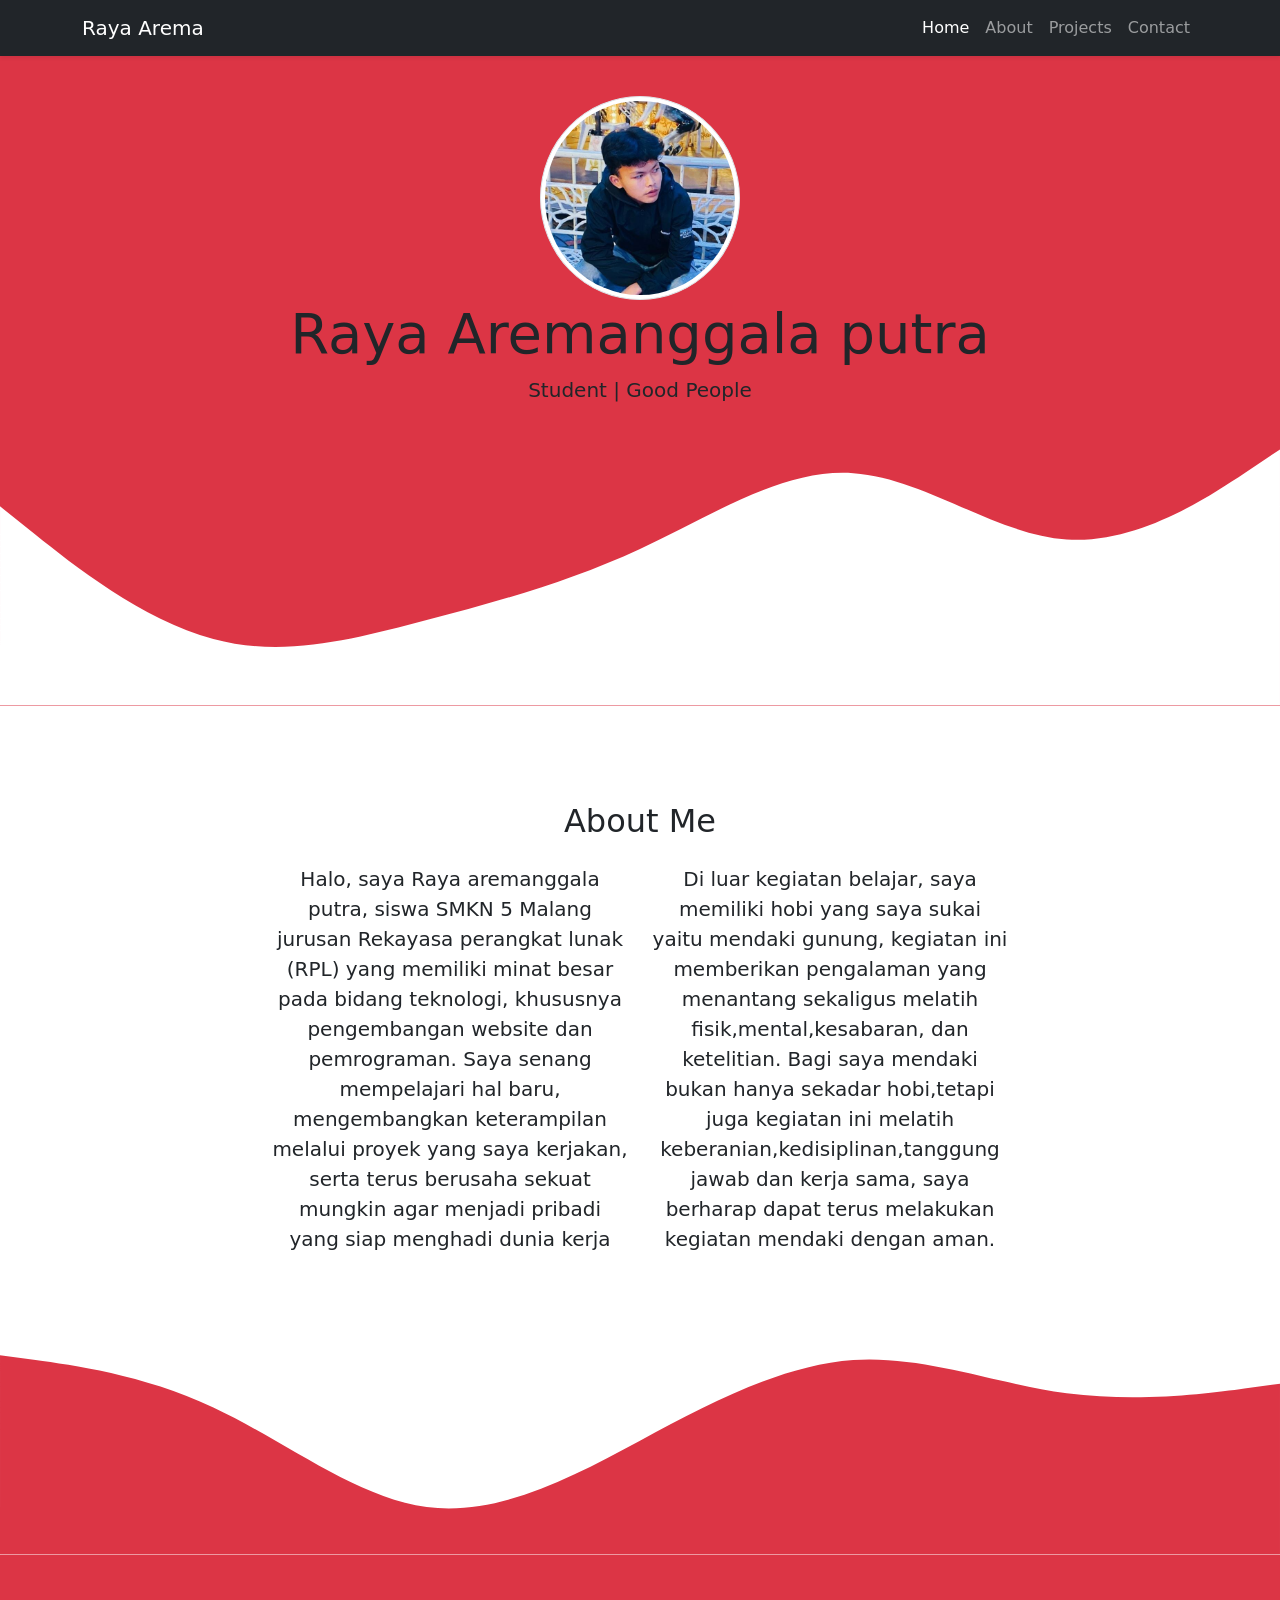
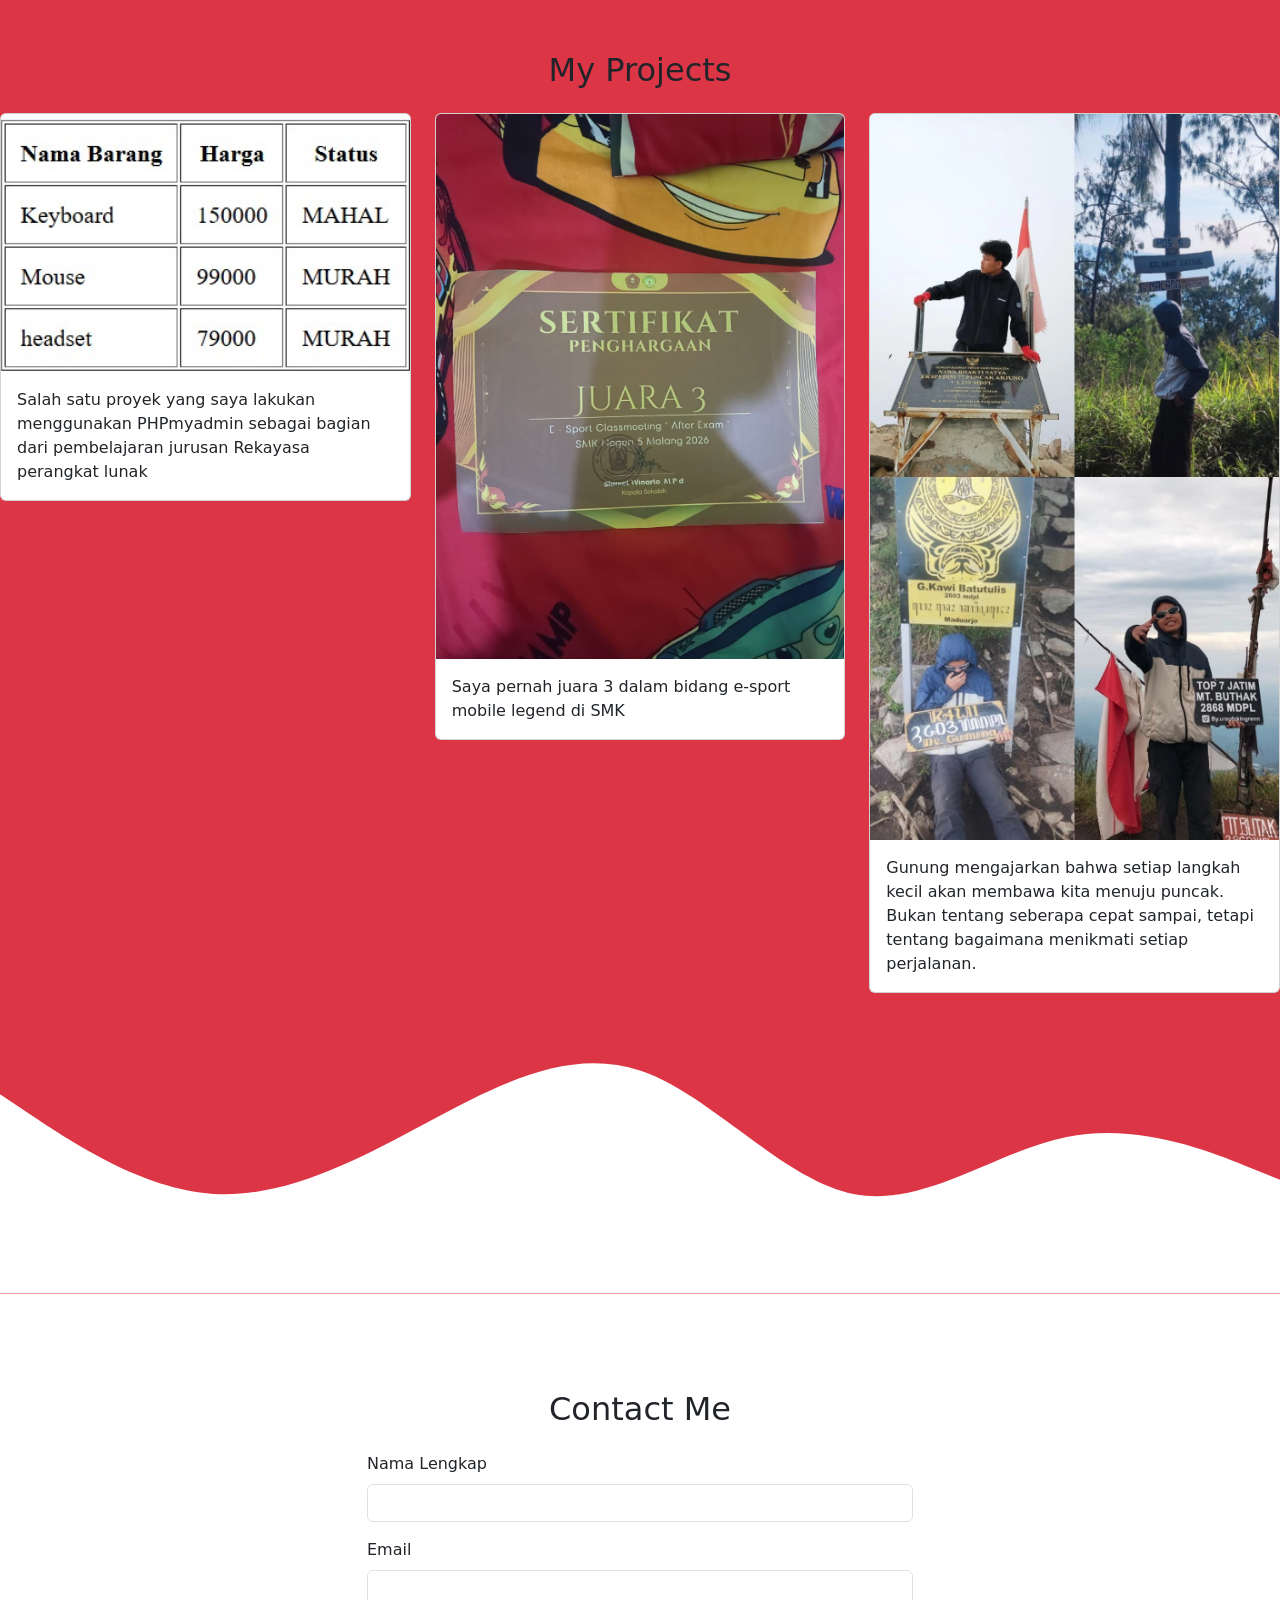
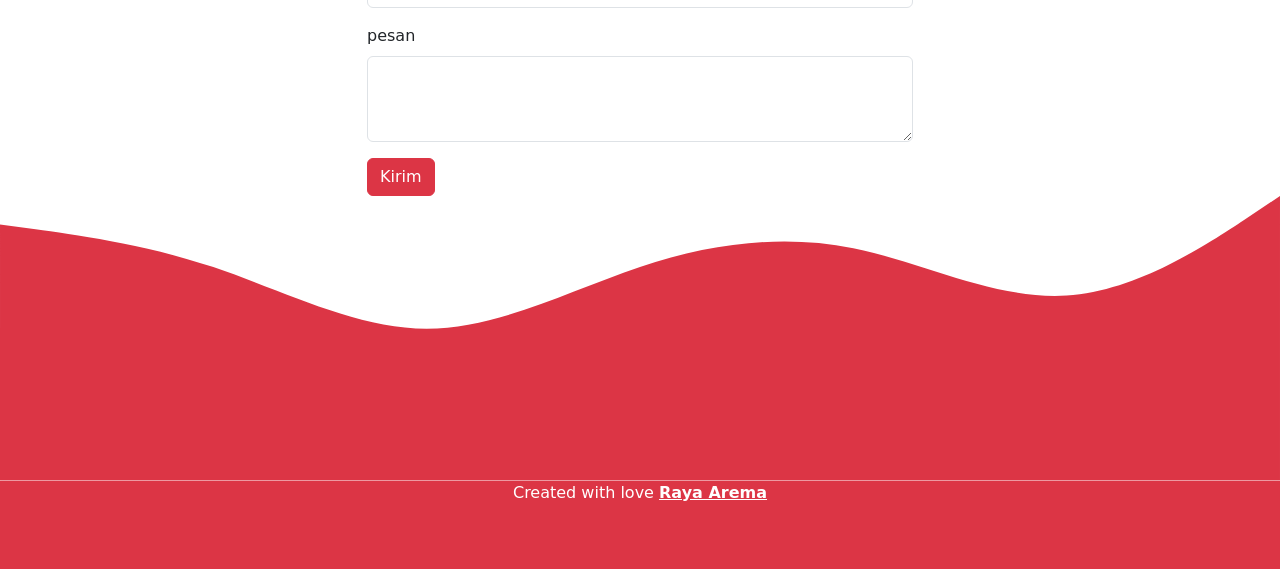
==== index.html @ 296f7854 "Rename cihuy.html to index.html" ====
<!doctype html>
<html lang="en">
  <head>
    <meta charset="utf-8" />
    <meta name="viewport" content="width=device-width, initial-scale=1" />
    <title>Portofolio | Raya Arema</title>
    <link
      href="https://cdn.jsdelivr.net/npm/bootstrap@5.3.8/dist/css/bootstrap.min.css"
      rel="stylesheet"
      integrity="sha384-sRIl4kxILFvY47J16cr9ZwB07vP4J8+LH7qKQnuqkuIAvNWLzeN8tE5YBujZqJLB"
      crossorigin="anonymous"
    />

    <!-- My CSS -->
     <link rel="stylesheet" href="arema.css">
  </head>
  <body id="home">
    <!-- Navbar -->
    <nav class="navbar navbar-expand-lg navbar-dark bg-dark shadow-sm fixed-top">
      <div class="container">
        <a class="navbar-brand" href="#">Raya Arema</a>
        <button
          class="navbar-toggler"
          type="button"
          data-bs-toggle="collapse"
          data-bs-target="#navbarNav"
          aria-controls="navbarNav"
          aria-expanded="false"
          aria-label="Toggle navigation"
        >
          <span class="navbar-toggler-icon"></span>
        </button>
        <div class="collapse navbar-collapse" id="navbarNav">
          <ul class="navbar-nav ms-auto">
            <li class="nav-item">
              <a class="nav-link active" aria-current="page" href="#home">Home</a>
            </li>
            <li class="nav-item">
              <a class="nav-link" href="#about">About</a>
            </li>
            <li class="nav-item">
              <a class="nav-link" href="#projects">Projects</a>
            </li>
            <li class="nav-item">
              <a class="nav-link" href="#contact">Contact</a>
            </li>
            </li>
          </ul>
        </div>
      </div>
    </nav>
    <!-- akhir navbar -->

    <!-- Jumbotron -->
     <section class="jumbotron text-center">
        <img src="img/ayar.jpeg" alt="Raya Arema" width="200" class="rounded-circle img-thumbnail" />
  <h1 class="display-4">Raya Aremanggala putra</h1>
  <p class="lead">Student | Good People</p>
 <svg xmlns="http://www.w3.org/2000/svg" viewBox="0 0 1440 320"><path fill="#ffff" fill-opacity="1" d="M0,96L40,128C80,160,160,224,240,245.3C320,267,400,245,480,224C560,203,640,181,720,144C800,107,880,53,960,58.7C1040,64,1120,128,1200,133.3C1280,139,1360,85,1400,58.7L1440,32L1440,320L1400,320C1360,320,1280,320,1200,320C1120,320,1040,320,960,320C880,320,800,320,720,320C640,320,560,320,480,320C400,320,320,320,240,320C160,320,80,320,40,320L0,320Z"></path></svg>
     </section>
     <!-- akhir Jumbotron -->

     <!-- About -->
      <section id="about">
        <div class="container">
          <div class="row text-center mb-3">
            <div class="col">
              <h2>About Me</h2>
            </div>
          </div>
          <div class="row justify-content-center fs-5 text-center">
            <div class="col-md-4">
              <p>Halo, saya Raya aremanggala putra, siswa SMKN 5 Malang jurusan Rekayasa perangkat lunak (RPL) yang memiliki minat besar pada bidang teknologi, khususnya pengembangan website dan pemrograman. Saya senang mempelajari hal baru, mengembangkan keterampilan melalui proyek yang saya kerjakan, serta terus berusaha sekuat mungkin agar menjadi pribadi yang siap menghadi dunia kerja</p>
            </div>
            <div class="col-md-4">
              <p>Di luar kegiatan belajar, saya memiliki hobi yang saya sukai yaitu mendaki gunung, kegiatan ini memberikan pengalaman yang menantang sekaligus melatih fisik,mental,kesabaran, dan ketelitian. Bagi saya mendaki bukan hanya sekadar hobi,tetapi juga kegiatan ini melatih keberanian,kedisiplinan,tanggung jawab dan kerja sama, saya berharap dapat terus melakukan kegiatan mendaki dengan aman.</p>
          </div>
        </div>
      </div>
    <svg xmlns="http://www.w3.org/2000/svg" viewBox="0 0 1440 320"><path fill="#dc3545" fill-opacity="1" d="M0,96L40,101.3C80,107,160,117,240,154.7C320,192,400,256,480,266.7C560,277,640,235,720,192C800,149,880,107,960,101.3C1040,96,1120,128,1200,138.7C1280,149,1360,139,1400,133.3L1440,128L1440,320L1400,320C1360,320,1280,320,1200,320C1120,320,1040,320,960,320C880,320,800,320,720,320C640,320,560,320,480,320C400,320,320,320,240,320C160,320,80,320,40,320L0,320Z"></path></svg>
      </section>
      <!-- Akhir About -->

       <!--Project-->
       <section id="projects">
        <div class="class">
          <div class="row text-center mb-3">
            <div class="col">
              <h2>My Projects</h2>
            </div>
          </div>
          <div class="row  justify-content-center">
            <div class="col-md-4 mb-3">
              <div class="card">
  <img src="pproject/projek.jpeg" class="card-img-top" alt="Project 1">
  <div class="card-body">
    <p class="card-text">Salah satu proyek yang saya lakukan menggunakan PHPmyadmin sebagai bagian dari pembelajaran jurusan Rekayasa perangkat lunak</p>
  </div>
</div>
            </div>
            <div class="col-md-4 mb-3">
              <div class="card">
  <img src="pproject/sertifikatML.jpeg" class="card-img-top" alt="Project 2">
  <div class="card-body">
    <p class="card-text">Saya pernah juara 3 dalam bidang e-sport mobile legend di SMK</p>
  </div>
</div>
            </div>
            <div class="col-md-4 mb-3">
              <div class="card">
  <img src="pproject/gunung.jpeg" class="card-img-top" alt="Project 3">
  <div class="card-body">
    <p class="card-text">Gunung mengajarkan bahwa setiap langkah kecil akan membawa kita menuju puncak. Bukan tentang seberapa cepat sampai, tetapi tentang bagaimana menikmati setiap perjalanan.</p>
  </div>
  </div>
  </div>
            </div>
          </div>
        </div>
        <svg xmlns="http://www.w3.org/2000/svg" viewBox="0 0 1440 320"><path fill="#ffffff" fill-opacity="1" d="M0,96L40,122.7C80,149,160,203,240,208C320,213,400,171,480,128C560,85,640,43,720,69.3C800,96,880,192,960,208C1040,224,1120,160,1200,144C1280,128,1360,160,1400,176L1440,192L1440,320L1400,320C1360,320,1280,320,1200,320C1120,320,1040,320,960,320C880,320,800,320,720,320C640,320,560,320,480,320C400,320,320,320,240,320C160,320,80,320,40,320L0,320Z"></path></svg>
       </section>
       <!-- Akhir Project-->

       <!-- Contact -->
        <section id="contact">
          <div class="container">
            <div class="row text-center mb-3">
              <div class="col">
                <h2>Contact Me</h2>
              </div>
            </div>
            <div class="row justify-content-center">
              <div class="col-md-6">
                <form>
  <div class="mb-3">
    <label for="name" class="form-label">Nama Lengkap</label>
    <input type="text" class="form-control" id="name" aria-describedby="name">
  </div>
  <div class="mb-3">
    <label for="email" class="form-label">Email</label>
    <input type="email" class="form-control" id="email" aria-describedby="email">
  </div>
  <div class="mb-3">
  <label for="pesan" class="form-label">pesan</label>
  <textarea class="form-control" id="pesan" rows="3"></textarea>
</div>
  <button type="submit" class="btn btn-danger">Kirim</button>
</form>
              </div>
            </div>
          </div>
         <svg xmlns="http://www.w3.org/2000/svg" viewBox="0 0 1440 320"><path fill="#dc3545" fill-opacity="1" d="M0,32L40,37.3C80,43,160,53,240,80C320,107,400,149,480,149.3C560,149,640,107,720,80C800,53,880,43,960,58.7C1040,75,1120,117,1200,112C1280,107,1360,53,1400,26.7L1440,0L1440,320L1400,320C1360,320,1280,320,1200,320C1120,320,1040,320,960,320C880,320,800,320,720,320C640,320,560,320,480,320C400,320,320,320,240,320C160,320,80,320,40,320L0,320Z"></path></svg>
        </section>
        <!-- Akhir Contact -->

        <!-- Footer -->
         <footer class="bg-danger text-white text-center pb-5">
          <p>Created with love <a href="https://www.instagram.com/_rayaaaaaja?igsh=MWhsYWZudHhsNG51MQ==" class="text-white fw-bold">Raya Arema</a></p>
         </footer>
        <!-- Akhir Footer -->
    <script>
      src="https://cdn.jsdelivr.net/npm/bootstrap@5.3.8/dist/js/bootstrap.bundle.min.js"
      integrity="sha384-FKyoEForCGlyvwx9Hj09JcYn3nv7wiPVlz7YYwJrWVcXK/BmnVDxM+D2scQbITxI"
      crossorigin="anonymous"
    </script>
  </body>
</html>
---- arema.css ----
.jumbotron {
  padding-top: 6rem;
  background-color: #dc3545;
}

#projects {
  background-color: #dc3545;
}

section {
  padding-top: 6rem;
}
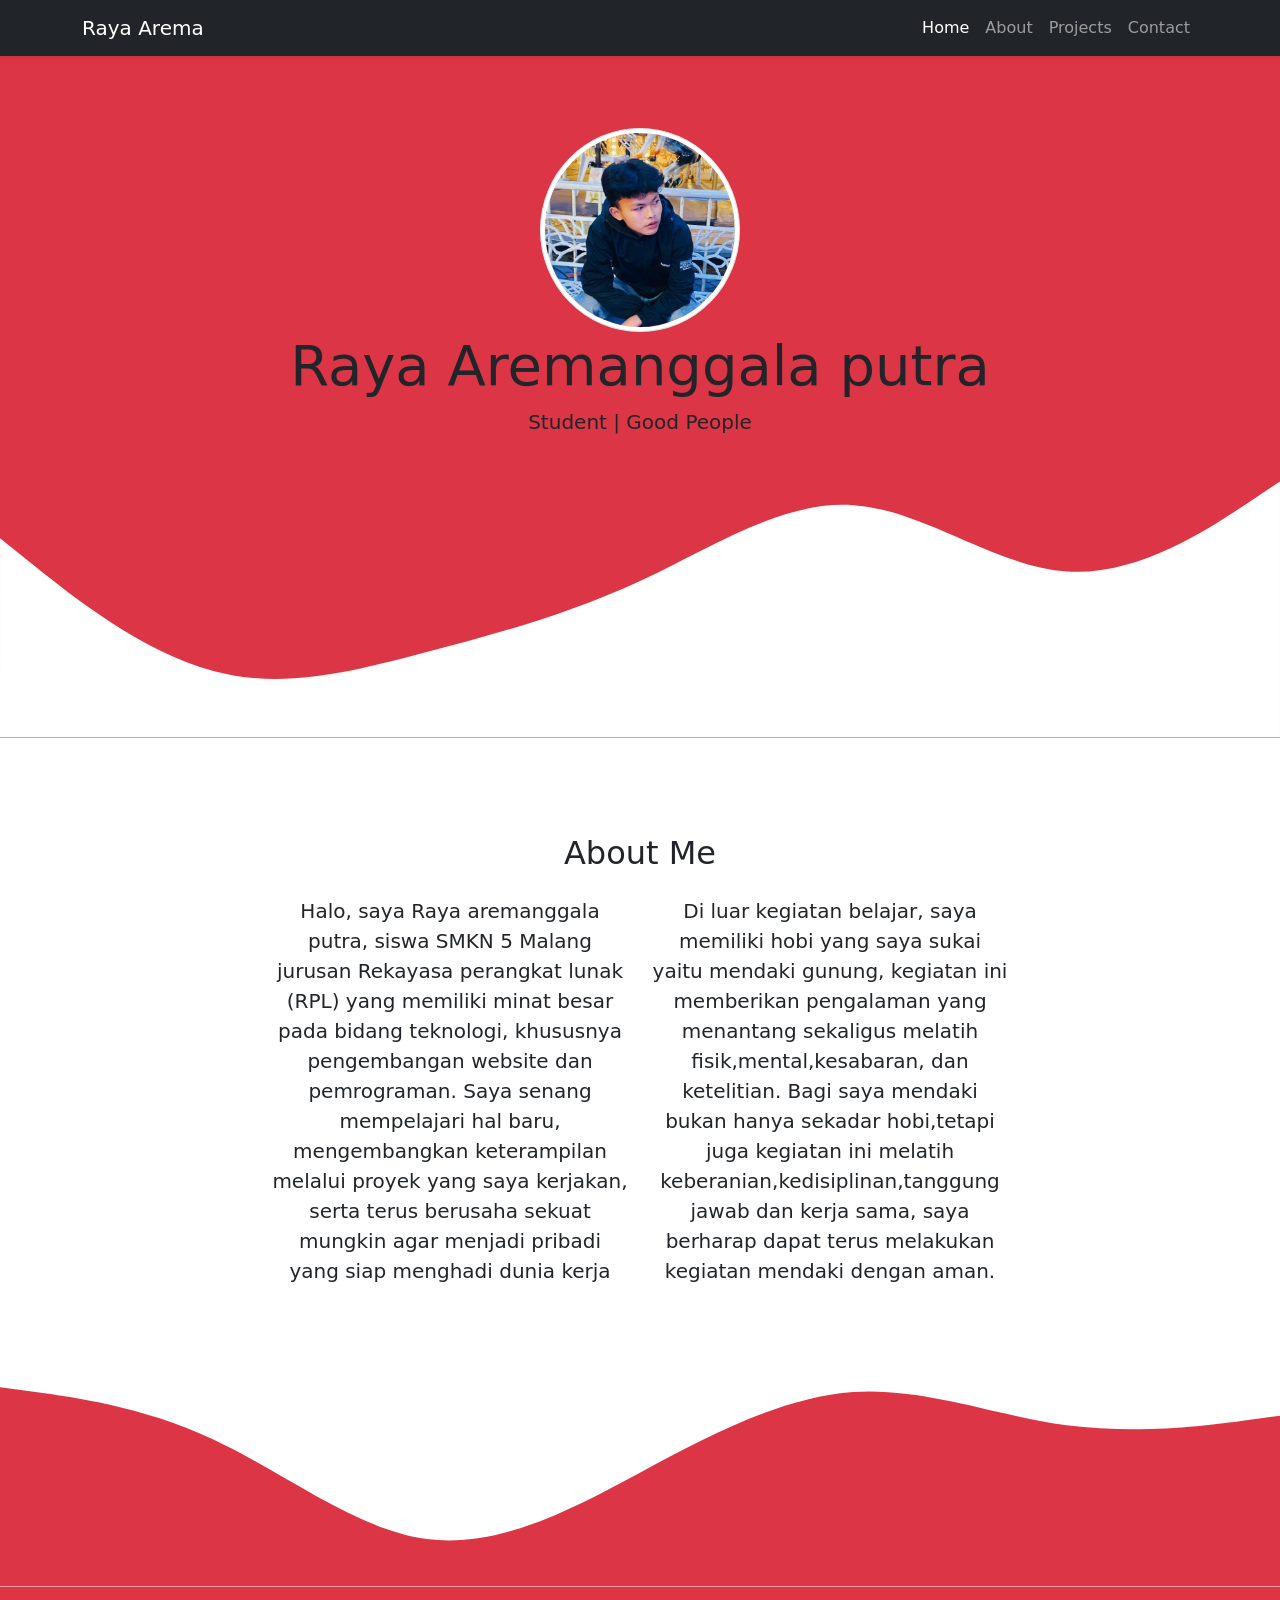
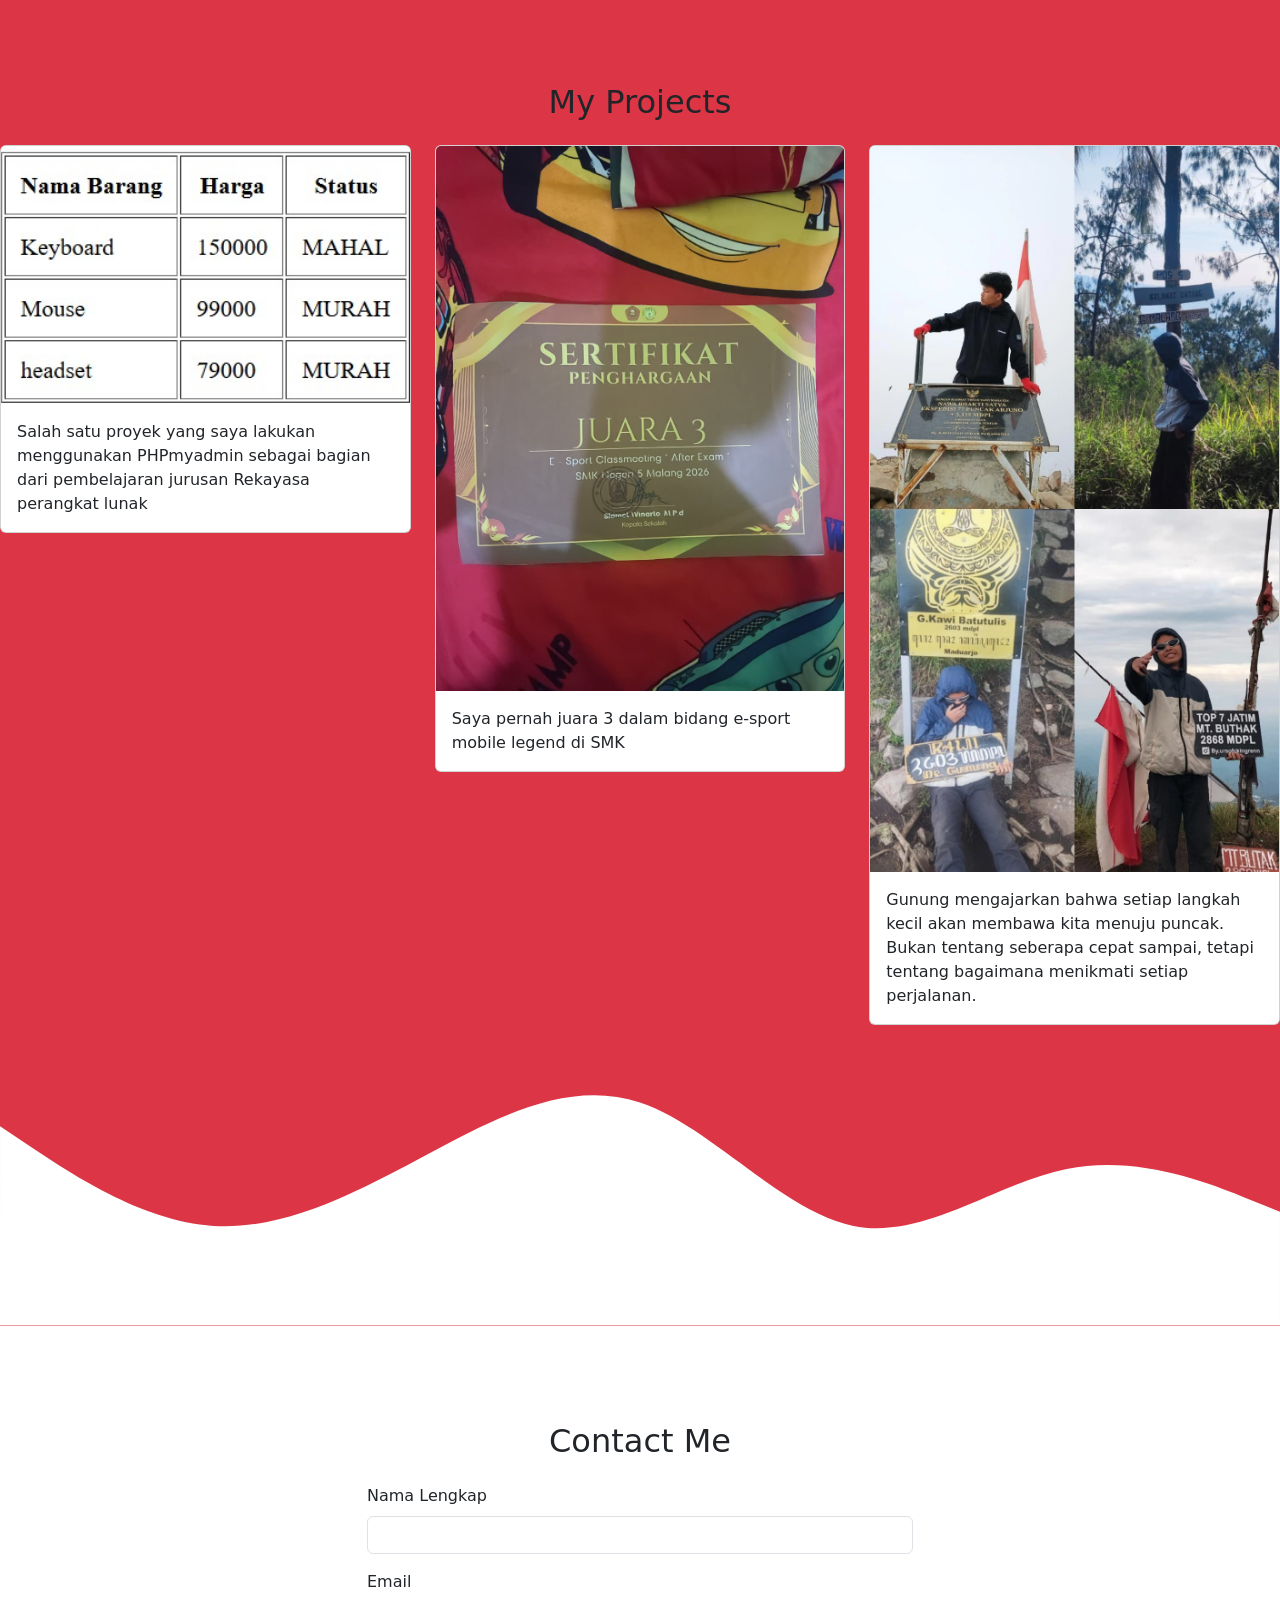
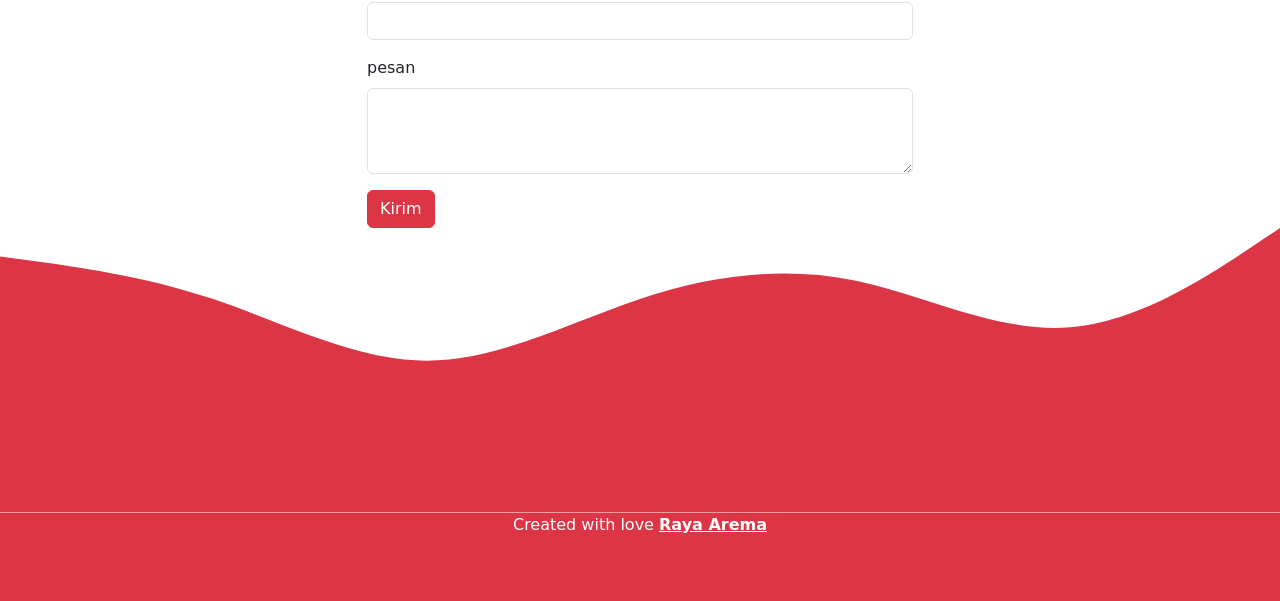
==== commit 49316058: "mengubah titik tiga agar bisa di klik" ====
--- a/index.html
+++ b/index.html
@@ -14,6 +14,7 @@
     <!-- My CSS -->
      <link rel="stylesheet" href="arema.css">
   </head>
+  <script src="https://cdn.jsdelivr.net/npm/bootstrap@5.3.7/dist/js/bootstrap.bundle.min.js"></script>
   <body id="home">
     <!-- Navbar -->
     <nav class="navbar navbar-expand-lg navbar-dark bg-dark shadow-sm fixed-top">
@@ -164,4 +165,4 @@
       crossorigin="anonymous"
     </script>
   </body>
-</html>
+</html>
--- a/arema.css
+++ b/arema.css
@@ -1,5 +1,5 @@
 .jumbotron {
-  padding-top: 6rem;
+  padding-top: 8rem;
   background-color: #dc3545;
 }
 
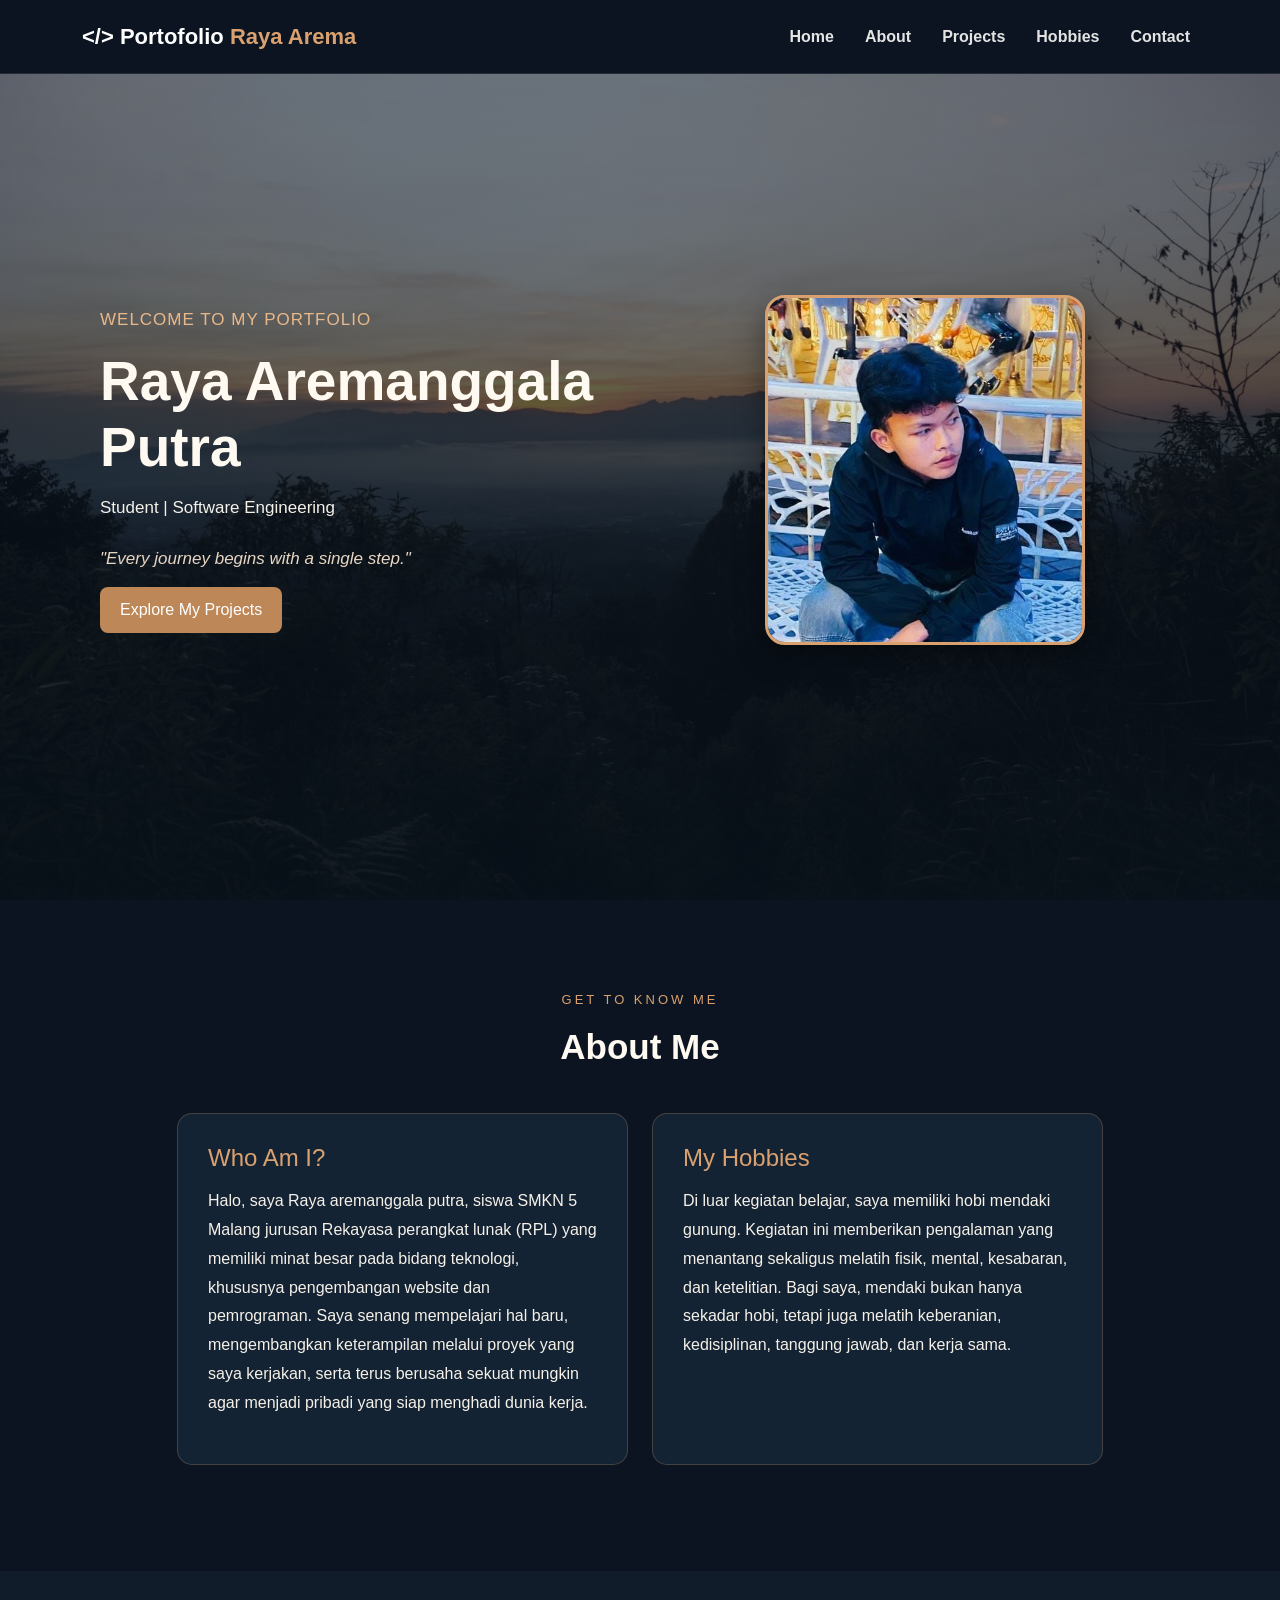
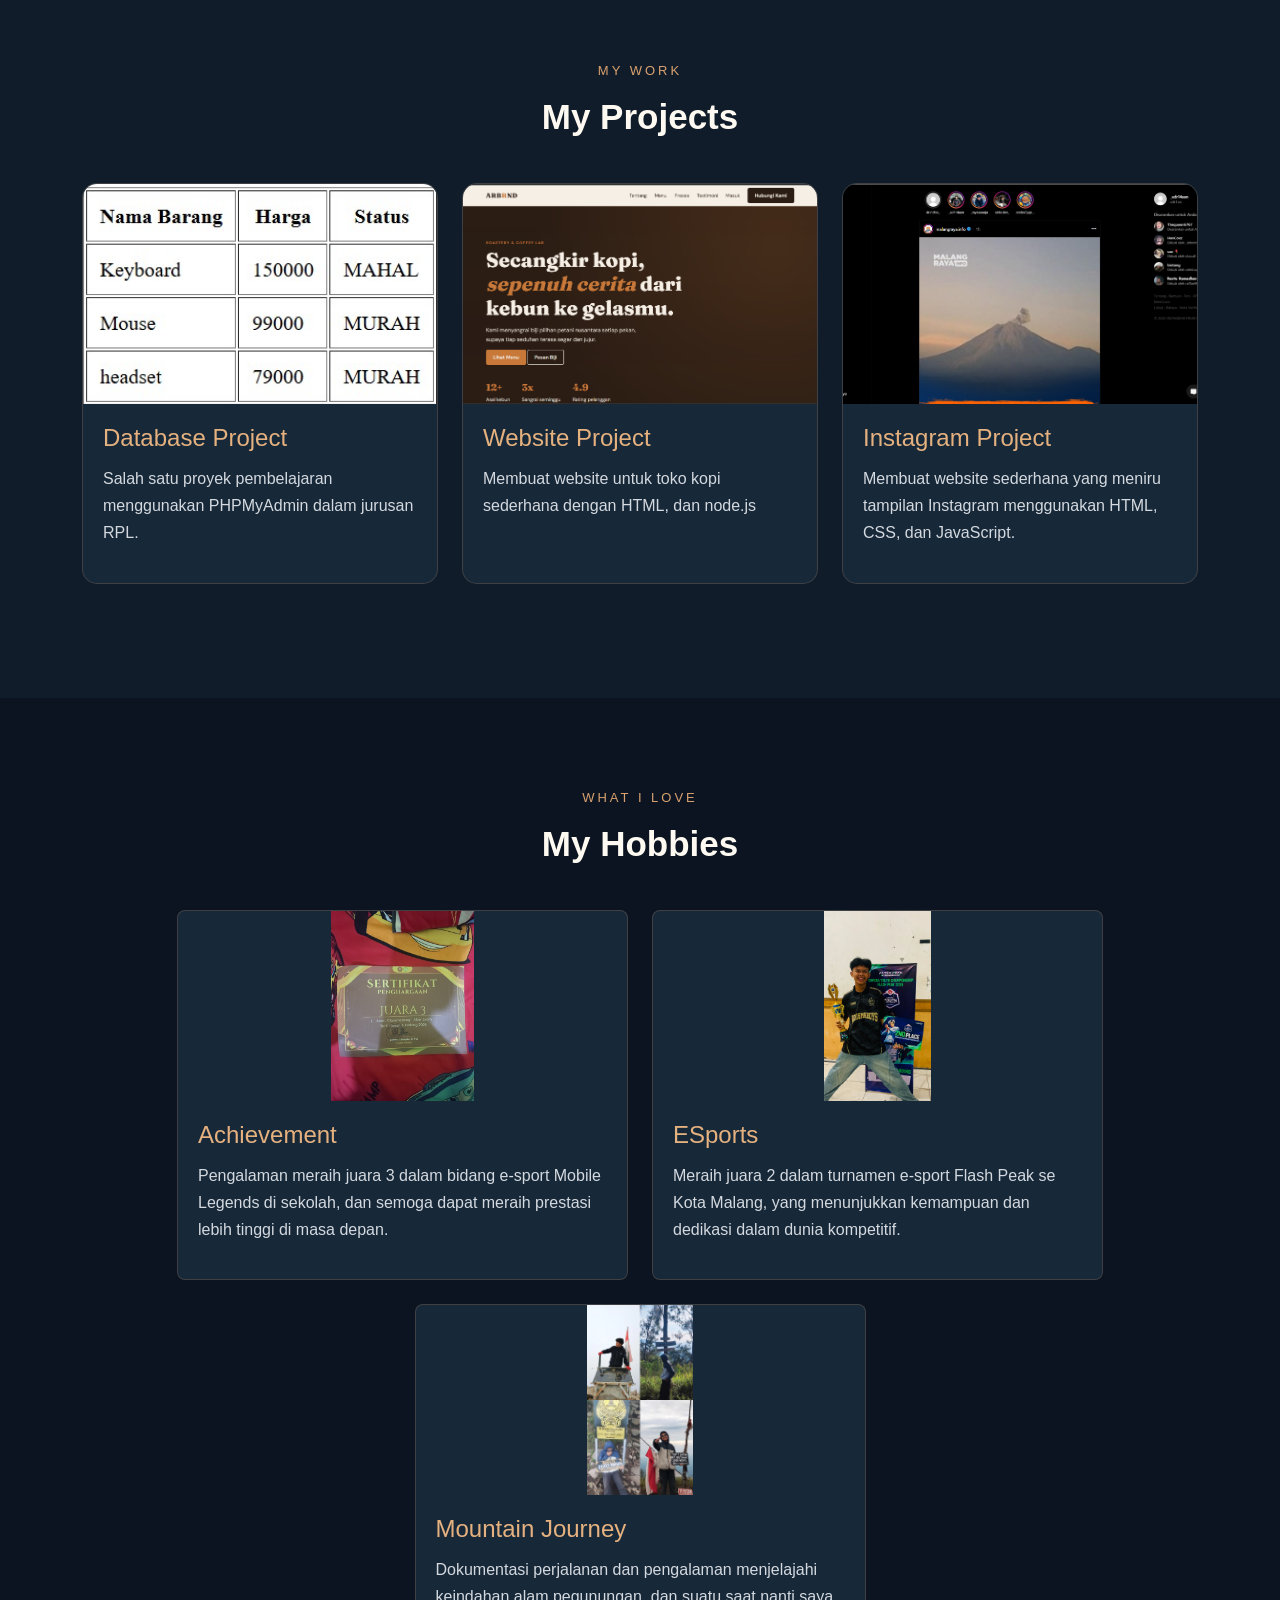
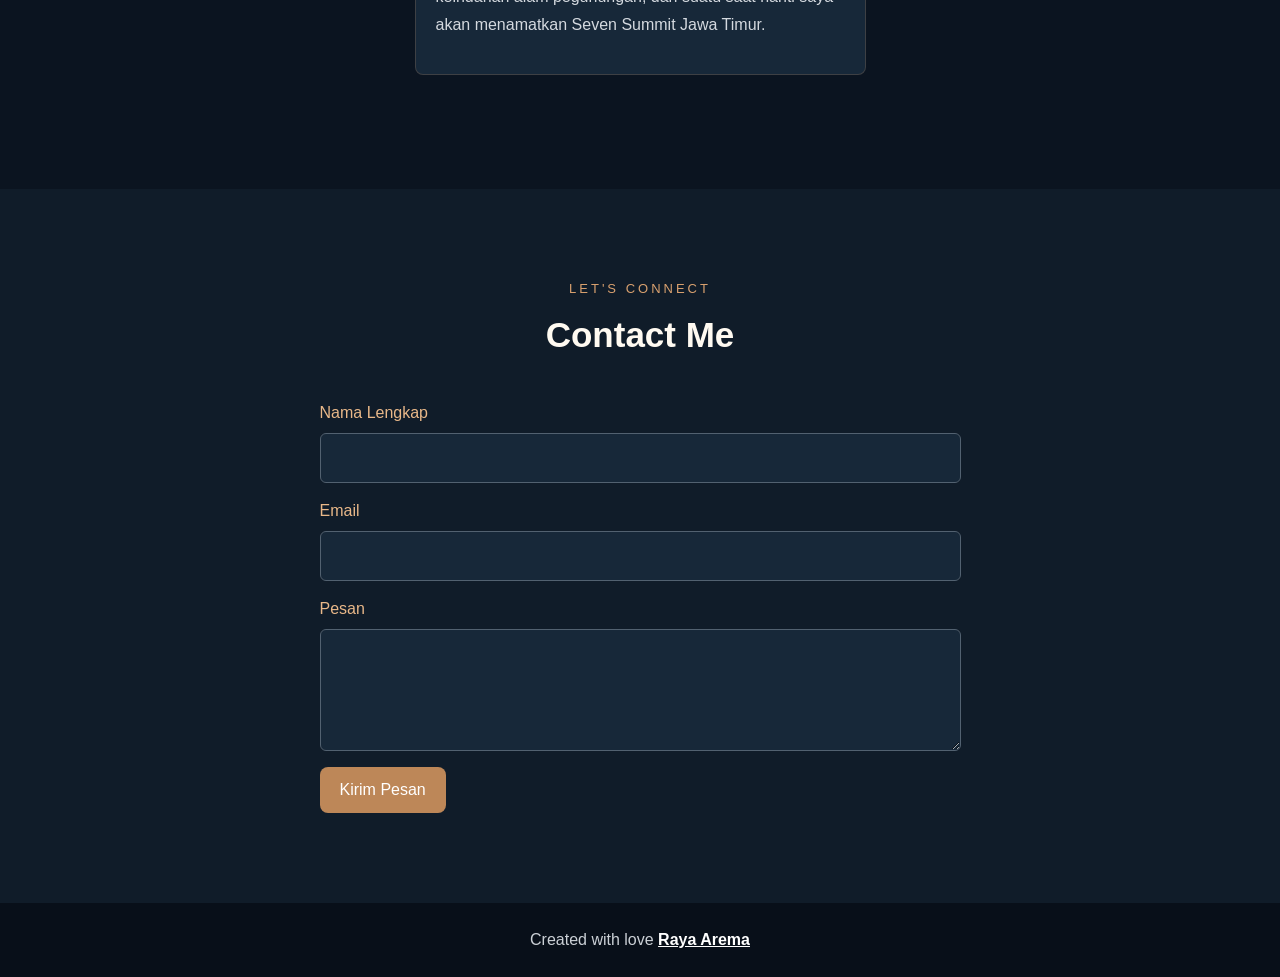
==== commit e47fa23f: "mengubah html dan css" ====
--- a/index.html
+++ b/index.html
@@ -1,41 +1,40 @@
 <!doctype html>
-<html lang="en">
+<html lang="id">
   <head>
-    <meta charset="utf-8" />
-    <meta name="viewport" content="width=device-width, initial-scale=1" />
+    <meta charset="UTF-8" />
+    <meta name="viewport" content="width=device-width, initial-scale=1.0" />
     <title>Portofolio | Raya Arema</title>
+
+    <!-- Bootstrap -->
     <link
       href="https://cdn.jsdelivr.net/npm/bootstrap@5.3.8/dist/css/bootstrap.min.css"
       rel="stylesheet"
-      integrity="sha384-sRIl4kxILFvY47J16cr9ZwB07vP4J8+LH7qKQnuqkuIAvNWLzeN8tE5YBujZqJLB"
-      crossorigin="anonymous"
     />
 
-    <!-- My CSS -->
-     <link rel="stylesheet" href="arema.css">
+    <!-- CSS sendiri -->
+    <link rel="stylesheet" href="arema.css" />
   </head>
-  <script src="https://cdn.jsdelivr.net/npm/bootstrap@5.3.7/dist/js/bootstrap.bundle.min.js"></script>
-  <body id="home">
-    <!-- Navbar -->
-    <nav class="navbar navbar-expand-lg navbar-dark bg-dark shadow-sm fixed-top">
-      <div class="container">
-        <a class="navbar-brand" href="#">Raya Arema</a>
+
+  <body>
+    <!-- NAVBAR -->
+    <nav class="navbar navbar-expand-lg navbar-dark fixed-top">
+      <div class="container">
+        <a class="navbar-brand fw-bold" href="#home">
+          &lt;/&gt; Portofolio <span>Raya Arema</span>
+        </a>
+
         <button
           class="navbar-toggler"
           type="button"
           data-bs-toggle="collapse"
           data-bs-target="#navbarNav"
-          aria-controls="navbarNav"
-          aria-expanded="false"
-          aria-label="Toggle navigation"
         >
           <span class="navbar-toggler-icon"></span>
         </button>
+
         <div class="collapse navbar-collapse" id="navbarNav">
           <ul class="navbar-nav ms-auto">
-            <li class="nav-item">
-              <a class="nav-link active" aria-current="page" href="#home">Home</a>
-            </li>
+            <li class="nav-item"><a class="nav-link" href="#home">Home</a></li>
             <li class="nav-item">
               <a class="nav-link" href="#about">About</a>
             </li>
@@ -43,126 +42,287 @@
               <a class="nav-link" href="#projects">Projects</a>
             </li>
             <li class="nav-item">
+              <a class="nav-link" href="#hobbies">Hobbies</a>
+            </li>
+            <li class="nav-item">
               <a class="nav-link" href="#contact">Contact</a>
             </li>
-            </li>
           </ul>
         </div>
       </div>
     </nav>
-    <!-- akhir navbar -->
-
-    <!-- Jumbotron -->
-     <section class="jumbotron text-center">
-        <img src="img/ayar.jpeg" alt="Raya Arema" width="200" class="rounded-circle img-thumbnail" />
-  <h1 class="display-4">Raya Aremanggala putra</h1>
-  <p class="lead">Student | Good People</p>
- <svg xmlns="http://www.w3.org/2000/svg" viewBox="0 0 1440 320"><path fill="#ffff" fill-opacity="1" d="M0,96L40,128C80,160,160,224,240,245.3C320,267,400,245,480,224C560,203,640,181,720,144C800,107,880,53,960,58.7C1040,64,1120,128,1200,133.3C1280,139,1360,85,1400,58.7L1440,32L1440,320L1400,320C1360,320,1280,320,1200,320C1120,320,1040,320,960,320C880,320,800,320,720,320C640,320,560,320,480,320C400,320,320,320,240,320C160,320,80,320,40,320L0,320Z"></path></svg>
-     </section>
-     <!-- akhir Jumbotron -->
-
-     <!-- About -->
-      <section id="about">
-        <div class="container">
-          <div class="row text-center mb-3">
-            <div class="col">
-              <h2>About Me</h2>
-            </div>
-          </div>
-          <div class="row justify-content-center fs-5 text-center">
-            <div class="col-md-4">
-              <p>Halo, saya Raya aremanggala putra, siswa SMKN 5 Malang jurusan Rekayasa perangkat lunak (RPL) yang memiliki minat besar pada bidang teknologi, khususnya pengembangan website dan pemrograman. Saya senang mempelajari hal baru, mengembangkan keterampilan melalui proyek yang saya kerjakan, serta terus berusaha sekuat mungkin agar menjadi pribadi yang siap menghadi dunia kerja</p>
-            </div>
-            <div class="col-md-4">
-              <p>Di luar kegiatan belajar, saya memiliki hobi yang saya sukai yaitu mendaki gunung, kegiatan ini memberikan pengalaman yang menantang sekaligus melatih fisik,mental,kesabaran, dan ketelitian. Bagi saya mendaki bukan hanya sekadar hobi,tetapi juga kegiatan ini melatih keberanian,kedisiplinan,tanggung jawab dan kerja sama, saya berharap dapat terus melakukan kegiatan mendaki dengan aman.</p>
-          </div>
-        </div>
-      </div>
-    <svg xmlns="http://www.w3.org/2000/svg" viewBox="0 0 1440 320"><path fill="#dc3545" fill-opacity="1" d="M0,96L40,101.3C80,107,160,117,240,154.7C320,192,400,256,480,266.7C560,277,640,235,720,192C800,149,880,107,960,101.3C1040,96,1120,128,1200,138.7C1280,149,1360,139,1400,133.3L1440,128L1440,320L1400,320C1360,320,1280,320,1200,320C1120,320,1040,320,960,320C880,320,800,320,720,320C640,320,560,320,480,320C400,320,320,320,240,320C160,320,80,320,40,320L0,320Z"></path></svg>
-      </section>
-      <!-- Akhir About -->
-
-       <!--Project-->
-       <section id="projects">
-        <div class="class">
-          <div class="row text-center mb-3">
-            <div class="col">
-              <h2>My Projects</h2>
-            </div>
-          </div>
-          <div class="row  justify-content-center">
-            <div class="col-md-4 mb-3">
-              <div class="card">
-  <img src="pproject/projek.jpeg" class="card-img-top" alt="Project 1">
-  <div class="card-body">
-    <p class="card-text">Salah satu proyek yang saya lakukan menggunakan PHPmyadmin sebagai bagian dari pembelajaran jurusan Rekayasa perangkat lunak</p>
-  </div>
-</div>
-            </div>
-            <div class="col-md-4 mb-3">
-              <div class="card">
-  <img src="pproject/sertifikatML.jpeg" class="card-img-top" alt="Project 2">
-  <div class="card-body">
-    <p class="card-text">Saya pernah juara 3 dalam bidang e-sport mobile legend di SMK</p>
-  </div>
-</div>
-            </div>
-            <div class="col-md-4 mb-3">
-              <div class="card">
-  <img src="pproject/gunung.jpeg" class="card-img-top" alt="Project 3">
-  <div class="card-body">
-    <p class="card-text">Gunung mengajarkan bahwa setiap langkah kecil akan membawa kita menuju puncak. Bukan tentang seberapa cepat sampai, tetapi tentang bagaimana menikmati setiap perjalanan.</p>
-  </div>
-  </div>
-  </div>
-            </div>
-          </div>
-        </div>
-        <svg xmlns="http://www.w3.org/2000/svg" viewBox="0 0 1440 320"><path fill="#ffffff" fill-opacity="1" d="M0,96L40,122.7C80,149,160,203,240,208C320,213,400,171,480,128C560,85,640,43,720,69.3C800,96,880,192,960,208C1040,224,1120,160,1200,144C1280,128,1360,160,1400,176L1440,192L1440,320L1400,320C1360,320,1280,320,1200,320C1120,320,1040,320,960,320C880,320,800,320,720,320C640,320,560,320,480,320C400,320,320,320,240,320C160,320,80,320,40,320L0,320Z"></path></svg>
-       </section>
-       <!-- Akhir Project-->
-
-       <!-- Contact -->
-        <section id="contact">
-          <div class="container">
-            <div class="row text-center mb-3">
-              <div class="col">
-                <h2>Contact Me</h2>
-              </div>
-            </div>
-            <div class="row justify-content-center">
-              <div class="col-md-6">
-                <form>
-  <div class="mb-3">
-    <label for="name" class="form-label">Nama Lengkap</label>
-    <input type="text" class="form-control" id="name" aria-describedby="name">
-  </div>
-  <div class="mb-3">
-    <label for="email" class="form-label">Email</label>
-    <input type="email" class="form-control" id="email" aria-describedby="email">
-  </div>
-  <div class="mb-3">
-  <label for="pesan" class="form-label">pesan</label>
-  <textarea class="form-control" id="pesan" rows="3"></textarea>
-</div>
-  <button type="submit" class="btn btn-danger">Kirim</button>
-</form>
-              </div>
-            </div>
-          </div>
-         <svg xmlns="http://www.w3.org/2000/svg" viewBox="0 0 1440 320"><path fill="#dc3545" fill-opacity="1" d="M0,32L40,37.3C80,43,160,53,240,80C320,107,400,149,480,149.3C560,149,640,107,720,80C800,53,880,43,960,58.7C1040,75,1120,117,1200,112C1280,107,1360,53,1400,26.7L1440,0L1440,320L1400,320C1360,320,1280,320,1200,320C1120,320,1040,320,960,320C880,320,800,320,720,320C640,320,560,320,480,320C400,320,320,320,240,320C160,320,80,320,40,320L0,320Z"></path></svg>
-        </section>
-        <!-- Akhir Contact -->
-
-        <!-- Footer -->
-         <footer class="bg-danger text-white text-center pb-5">
-          <p>Created with love <a href="https://www.instagram.com/_rayaaaaaja?igsh=MWhsYWZudHhsNG51MQ==" class="text-white fw-bold">Raya Arema</a></p>
-         </footer>
-        <!-- Akhir Footer -->
+
+    <!-- HOME -->
+    <section id="home" class="hero-section">
+      <div class="container">
+        <div class="row align-items-center">
+          <div class="col-lg-6 hero-content order-2 order-lg-1">
+            <p class="welcome">WELCOME TO MY PORTFOLIO</p>
+
+            <h1>Raya Aremanggala Putra</h1>
+
+            <p>Student | Software Engineering</p>
+
+            <p class="quote">"Every journey begins with a single step."</p>
+
+            <a href="#projects" class="btn btn-explore">
+              Explore My Projects
+            </a>
+          </div>
+
+          <div class="col-lg-6 hero-photo order-1 order-lg-2">
+            <img src="img/ayar.jpeg" alt="Foto Raya" />
+          </div>
+        </div>
+      </div>
+    </section>
+
+    <!-- ABOUT ME -->
+    <section id="about" class="section-area">
+      <div class="container">
+        <div class="section-title">
+          <p>GET TO KNOW ME</p>
+          <h2>About Me</h2>
+        </div>
+
+        <div class="row justify-content-center">
+          <div class="col-md-5 mb-3">
+            <div class="info-card">
+              <h4>Who Am I?</h4>
+              <p>
+                Halo, saya Raya aremanggala putra, siswa SMKN 5 Malang jurusan
+                Rekayasa perangkat lunak (RPL) yang memiliki minat besar pada
+                bidang teknologi, khususnya pengembangan website dan
+                pemrograman. Saya senang mempelajari hal baru, mengembangkan
+                keterampilan melalui proyek yang saya kerjakan, serta terus
+                berusaha sekuat mungkin agar menjadi pribadi yang siap menghadi
+                dunia kerja.
+              </p>
+            </div>
+          </div>
+
+          <div class="col-md-5 mb-3">
+            <div class="info-card">
+              <h4>My Hobbies</h4>
+              <p>
+                Di luar kegiatan belajar, saya memiliki hobi mendaki gunung.
+                Kegiatan ini memberikan pengalaman yang menantang sekaligus
+                melatih fisik, mental, kesabaran, dan ketelitian. Bagi saya,
+                mendaki bukan hanya sekadar hobi, tetapi juga melatih
+                keberanian, kedisiplinan, tanggung jawab, dan kerja sama.
+              </p>
+            </div>
+          </div>
+        </div>
+      </div>
+    </section>
+
+    <!-- PROJECTS -->
+    <section id="projects" class="section-area">
+      <div class="container">
+        <div class="section-title">
+          <p>MY WORK</p>
+          <h2>My Projects</h2>
+        </div>
+
+        <div class="row justify-content-center">
+          <div class="col-md-4 mb-4">
+            <div class="project-card">
+              <img src="pproject/projek.jpeg" alt="Project PHP" />
+              <div class="card-content">
+                <h4>Database Project</h4>
+                <p>
+                  Salah satu proyek pembelajaran menggunakan PHPMyAdmin dalam
+                  jurusan RPL.
+                </p>
+              </div>
+            </div>
+          </div>
+
+          <div class="col-md-4 mb-4">
+            <div class="project-card">
+              <img src="img/webkopi.png" alt="Project Web" />
+              <div class="card-content">
+                <h4>Website Project</h4>
+                <p>
+                 Membuat website untuk toko kopi sederhana dengan HTML, dan node.js
+                </p>
+              </div>
+            </div>
+          </div>
+
+          <div class="col-md-4 mb-4">
+            <div class="project-card">
+              <img src="img/instagram.png" alt="Project Instagram" />
+              <div class="card-content">
+                <h4>Instagram Project</h4>
+                <p>
+                  Membuat website sederhana yang meniru tampilan Instagram menggunakan HTML, CSS, dan JavaScript.
+                </p>
+              </div>
+            </div>
+          </div>
+        </div>
+      </div>
+    </section>
+
+    <!-- HOBBIES -->
+    <section id="hobby" class="section-area">
+      <div class="container">
+        <div class="section-title">
+          <p>WHAT I LOVE</p>
+          <h2>My Hobbies</h2>
+        </div>
+
+        <div class="row justify-content-center">
+          <div class="col-md-5 mb-4">
+            <div class="hobby-card">
+              <img src="pproject/sertifikatML.jpeg" alt="Achievement" />
+              <div class="hobby-content">
+                <h4>Achievement</h4>
+                <p>
+                  Pengalaman meraih juara 3 dalam bidang e-sport Mobile Legends
+                  di sekolah, dan semoga dapat meraih prestasi lebih tinggi di masa depan.
+                </p>
+              </div>
+            </div>
+          </div>
+         
+          <div class="col-md-5 mb-4">
+            <div class="hobby-card">
+              <img src="pproject/flashpeak.jpeg" alt="ESports" />
+              <div class="hobby-content">
+                <h4>ESports</h4>
+                <p>
+                  Meraih juara 2 dalam turnamen e-sport Flash Peak se Kota Malang, yang menunjukkan kemampuan dan dedikasi dalam dunia kompetitif.
+                </p>
+              </div>
+            </div>
+          </div>
+
+          <div class="col-md-5 mb-4">
+            <div class="hobby-card">
+              <img src="pproject/gunung.jpeg" alt="Pendakian" />
+              <div class="hobby-content">
+                <h4>Mountain Journey</h4>
+                <p>
+                  Dokumentasi perjalanan dan pengalaman menjelajahi keindahan
+                  alam pegunungan, dan suatu saat nanti saya akan menamatkan Seven Summit Jawa Timur.
+                </p>
+              </div>
+            </div>
+          </div>
+      </div>
+    </section>
+
+    <!-- CONTACT -->
+    <section id="contact" class="section-area">
+      <div class="container">
+        <div class="section-title">
+          <p>LET'S CONNECT</p>
+          <h2>Contact Me</h2>
+        </div>
+
+        <div class="row justify-content-center">
+          <div class="col-md-7">
+            <div class="alert alert-success d-none my-alert">
+              Terima kasih! Pesan Anda berhasil dikirim.
+            </div>
+
+            <form name="raya-contact-form">
+              <div class="mb-3">
+                <label for="name" class="form-label">Nama Lengkap</label>
+                <input
+                  type="text"
+                  class="form-control"
+                  id="name"
+                  name="nama"
+                  required
+                />
+              </div>
+
+              <div class="mb-3">
+                <label for="email" class="form-label">Email</label>
+                <input
+                  type="email"
+                  class="form-control"
+                  id="email"
+                  name="email"
+                  required
+                />
+              </div>
+
+              <div class="mb-3">
+                <label for="pesan" class="form-label">Pesan</label>
+                <textarea
+                  class="form-control"
+                  id="pesan"
+                  name="pesan"
+                  rows="4"
+                  required
+                ></textarea>
+              </div>
+
+              <button type="submit" class="btn btn-explore btn-kirim">
+                Kirim Pesan
+              </button>
+
+              <button
+                class="btn btn-explore btn-loading d-none"
+                type="button"
+                disabled
+              >
+                Mengirim...
+              </button>
+            </form>
+          </div>
+        </div>
+      </div>
+    </section>
+
+    <!-- FOOTER -->
+    <footer>
+     <p>Created with love <a href="https://www.instagram.com/_rayaaaaaja?igsh=MWhsYWZudHhsNG51MQ==" class="text-white fw-bold">Raya Arema</a></p>
+         
+    </footer>
+
+    <!-- JAVASCRIPT BOOTSTRAP -->
+    <script src="https://cdn.jsdelivr.net/npm/bootstrap@5.3.8/dist/js/bootstrap.bundle.min.js"></script>
+
+    <!-- CONTACT SCRIPT -->
     <script>
-      src="https://cdn.jsdelivr.net/npm/bootstrap@5.3.8/dist/js/bootstrap.bundle.min.js"
-      integrity="sha384-FKyoEForCGlyvwx9Hj09JcYn3nv7wiPVlz7YYwJrWVcXK/BmnVDxM+D2scQbITxI"
-      crossorigin="anonymous"
+      const scriptURL =
+        "https://script.google.com/macros/s/AKfycbw79xYg72DG2yt1_8NietLhEpCa3t9_EPPUuVXP30uTv5d6AXIzwu9XZ9AGjgTu7uzM9g/exec";
+
+      const form = document.forms["raya-contact-form"];
+      const btnKirim = document.querySelector(".btn-kirim");
+      const btnLoading = document.querySelector(".btn-loading");
+      const myAlert = document.querySelector(".my-alert");
+
+      form.addEventListener("submit", function (e) {
+        e.preventDefault();
+
+        btnKirim.classList.add("d-none");
+        btnLoading.classList.remove("d-none");
+
+        fetch(scriptURL, {
+          method: "POST",
+          body: new FormData(form),
+        })
+          .then((response) => response.json())
+          .then(() => {
+            btnKirim.classList.remove("d-none");
+            btnLoading.classList.add("d-none");
+            myAlert.classList.remove("d-none");
+            form.reset();
+          })
+          .catch((error) => {
+            console.error("Error!", error.message);
+            btnKirim.classList.remove("d-none");
+            btnLoading.classList.add("d-none");
+            alert("Pesan gagal dikirim. Silakan coba lagi.");
+          });
+      });
     </script>
   </body>
-</html>+</html>
--- a/arema.css
+++ b/arema.css
@@ -1,12 +1,357 @@
-.jumbotron {
-  padding-top: 8rem;
-  background-color: #dc3545;
-}
-
+/* PENGATURAN DASAR */
+* {
+  margin: 0;
+  padding: 0;
+  box-sizing: border-box;
+}
+
+html {
+  scroll-behavior: smooth;
+}
+
+body {
+  background-color: #0b1420;
+  color: #f5f1e9;
+  font-family: Arial, sans-serif;
+}
+
+section {
+  scroll-margin-top: 75px;
+}
+
+/* NAVBAR */
+.navbar {
+  background-color: #0b1420;
+  padding: 15px 0;
+  border-bottom: 1px solid rgba(255, 255, 255, 0.1);
+}
+
+.navbar-brand {
+  font-size: 22px;
+  color: white;
+}
+
+.navbar-brand span {
+  color: #d9a16f;
+}
+
+.nav-link {
+  color: #e4e4e4;
+  font-weight: bold;
+  margin-left: 15px;
+}
+
+.nav-link:hover {
+  color: #d9a16f;
+}
+
+/* HOME / BACKGROUND GUNUNG */
+.hero-section {
+  min-height: 100vh;
+  display: flex;
+  align-items: center;
+  padding: 110px 0 70px;
+
+  background:
+    linear-gradient(rgba(8, 17, 27, 0.45), rgba(8, 17, 27, 0.88)),
+    url("img/jabal.jpeg");
+
+  background-size: cover;
+  background-position: center;
+  background-repeat: no-repeat;
+}
+
+.hero-content {
+  padding: 30px;
+}
+
+.welcome {
+  color: #e9b889;
+  font-size: 20px;
+  letter-spacing: 1px;
+}
+
+.hero-content h1 {
+  font-size: 55px;
+  font-weight: 800;
+  margin-bottom: 15px;
+  color: #fffaf1;
+}
+
+.hero-content p {
+  font-size: 17px;
+}
+
+.quote {
+  margin-top: 25px;
+  color: #e8d6c4;
+  font-style: italic;
+}
+
+.btn-explore {
+  background-color: #bd8758;
+  color: white;
+  border: none;
+  padding: 11px 20px;
+  border-radius: 8px;
+  transition: 0.3s;
+}
+
+.btn-explore:hover {
+  background-color: #98683f;
+  color: white;
+}
+
+/* FOTO PROFIL */
+.hero-photo {
+  display: flex;
+  justify-content: center;
+  align-items: center;
+}
+
+.hero-photo img {
+  width: 320px;
+  height: 350px;
+  object-fit: cover;
+  border: 3px solid #d9a16f;
+  border-radius: 20px;
+  box-shadow: 0 10px 30px rgba(0, 0, 0, 0.4);
+}
+
+/* SEMUA SECTION */
+.section-area {
+  padding: 90px 0;
+  background-color: #0b1420;
+}
+
+/* JUDUL SECTION */
+.section-title {
+  text-align: center;
+  margin-bottom: 45px;
+}
+
+.section-title p {
+  color: #d9a16f;
+  letter-spacing: 3px;
+  font-size: 13px;
+}
+
+.section-title h2 {
+  font-size: 35px;
+  font-weight: bold;
+  color: #fffaf1;
+}
+
+/* ABOUT */
+.info-card {
+  height: 100%;
+  padding: 30px;
+  background-color: #142333;
+  border: 1px solid rgba(217, 161, 111, 0.25);
+  border-radius: 15px;
+  line-height: 1.8;
+}
+
+.info-card h4 {
+  color: #d9a16f;
+  margin-bottom: 15px;
+}
+
+/* PROJECTS */
 #projects {
-  background-color: #dc3545;
-}
-
-section {
-  padding-top: 6rem;
-}
+  background-color: #101c29;
+}
+
+.project-card {
+  height: 100%;
+  overflow: hidden;
+  background-color: #172839;
+  border: 1px solid rgba(217, 161, 111, 0.2);
+  border-radius: 15px;
+  transition: 0.3s;
+}
+
+.project-card:hover {
+  transform: scale(1.03);
+}
+
+.project-card img {
+  width: 100%;
+  height: 220px;
+  object-fit: cover;
+}
+
+.card-content {
+  padding: 20px;
+}
+
+.card-content h4 {
+  color: #e5b17f;
+  margin-bottom: 12px;
+}
+
+.card-content p {
+  line-height: 1.7;
+  color: #d4d9df;
+}
+
+/* 1. Atur card secara keseluruhan (biar tinggi menyesuaikan isi teks secara otomatis) */
+.hobby-card {
+  width: 100%;
+  background-color: #172839;
+  border: 1px solid rgba(217, 161, 111, 0.2);
+  border-radius: 8px; /* Biar sudut card melengkung rapi */
+  overflow: hidden;
+  transition: 0.3s;
+}
+
+.hobby-card:hover {
+  transform: scale(1.03);
+}
+
+/* 2. KHUSUS UNTUK KOTAK GAMBARNYA */
+.hobby-card img {
+  width: 100%;
+  height: 190px; /* Batasi tinggi khusus untuk gambar */
+  object-fit: contain; /* Supaya gambar pas dan tidak "zoom-in" berlebihan atau gepeng */
+}
+
+/* 3. Bagian Konten Teks */
+.hobby-content {
+  padding: 20px; /* Sesuaikan padding-nya jangan terlalu besar (sebelumnya 50px) */
+}
+
+.hobby-card h4 {
+  color: #e5b17f;
+  margin-bottom: 12px;
+}
+
+.hobby-card p {
+  line-height: 1.7;
+  color: #d4d9df;
+}
+
+/* CONTACT */
+#contact {
+  background-color: #101c29;
+}
+
+.form-label {
+  color: #e9b889;
+}
+
+.form-control {
+  background-color: #172839;
+  border: 1px solid #526170;
+  color: white;
+  padding: 12px;
+}
+
+.form-control:focus {
+  background-color: #172839;
+  color: white;
+  border-color: #d9a16f;
+  box-shadow: 0 0 0 0.2rem rgba(217, 161, 111, 0.2);
+}
+
+.form-control::placeholder {
+  color: #aaa;
+}
+
+/* FOOTER */
+footer {
+  padding: 25px 10px;
+  text-align: center;
+  background-color: #080f19;
+  color: #cbd0d6;
+}
+
+footer p {
+  margin: 0;
+}
+
+/* RESPONSIVE HP */
+@media (max-width: 768px) {
+  .navbar-brand {
+    font-size: 19px;
+  }
+
+  .nav-link {
+    margin-left: 0;
+    padding: 10px 0;
+  }
+
+  .hero-section {
+    min-height: 100vh;
+    padding: 100px 0 60px;
+    text-align: center;
+    background-position: center;
+  }
+
+  .hero-content {
+    padding: 10px 15px;
+  }
+
+  .hero-photo {
+    margin-bottom: 25px;
+  }
+
+  .hero-photo img {
+    width: 175px;
+    height: 200px;
+  }
+
+  .welcome {
+    font-size: 15px;
+  }
+
+  .hero-content h1 {
+    font-size: 32px;
+    line-height: 1.2;
+  }
+
+  .hero-content p {
+    font-size: 14px;
+  }
+
+  .quote {
+    margin-top: 18px;
+  }
+
+  .section-area {
+    padding: 70px 0;
+  }
+
+  .section-title h2 {
+    font-size: 29px;
+  }
+
+  .info-card {
+    padding: 23px;
+    text-align: center;
+  }
+
+  .project-card img {
+    height: 210px;
+  }
+
+  .hobby-card {
+    padding: 25px;
+  }
+}
+
+/* RESPONSIVE HP KECIL */
+@media (max-width: 380px) {
+  .hero-content h1 {
+    font-size: 28px;
+  }
+
+  .hero-photo img {
+    width: 155px;
+    height: 180px;
+  }
+
+  .welcome {
+    font-size: 13px;
+  }
+}
